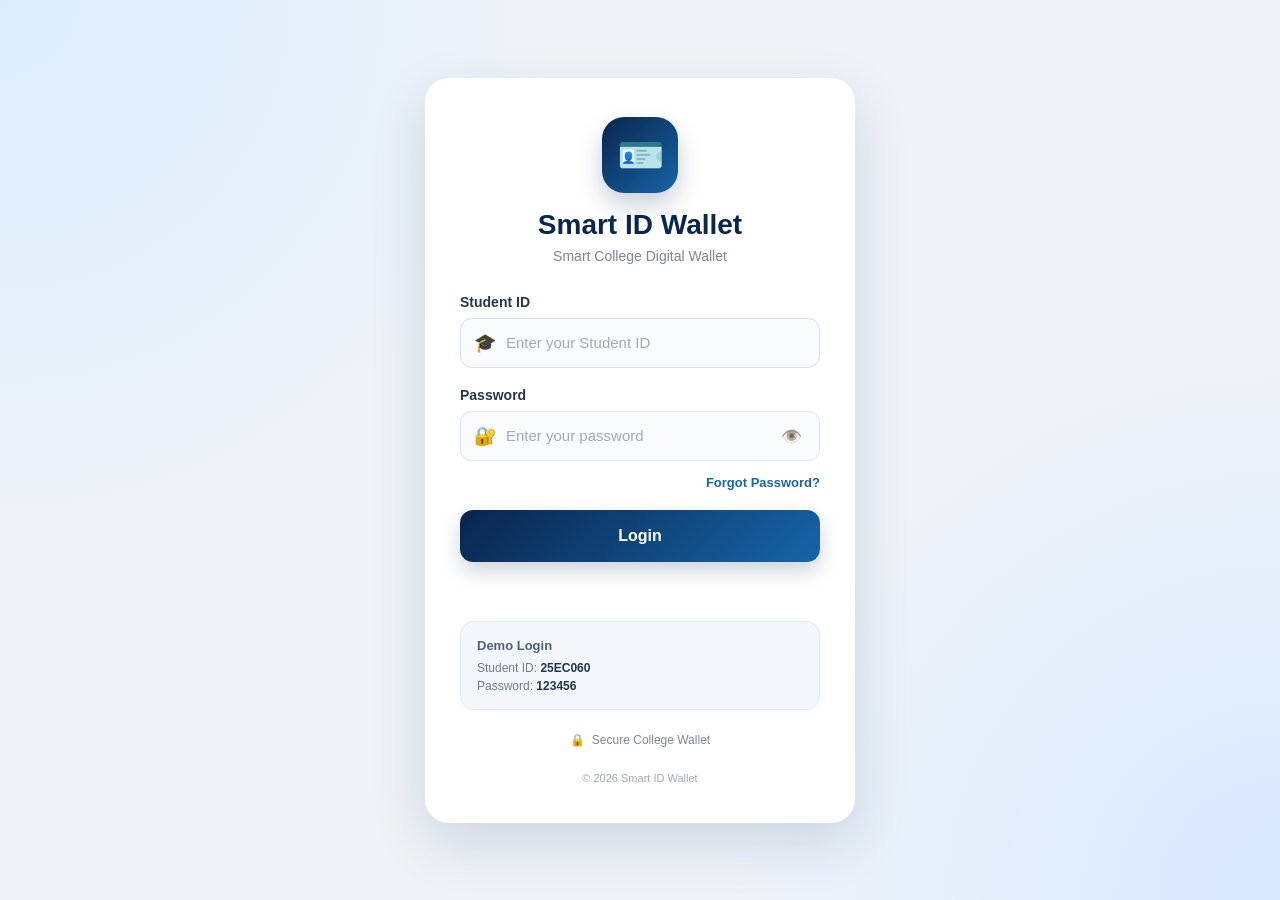
==== frontend/index.html @ e7938e9d "Initial commit - Smart ID Wallet" ====
<!DOCTYPE html>
<html lang="en">

<head>
    <meta charset="UTF-8">
    <meta name="viewport" content="width=device-width, initial-scale=1.0">

    <title>Smart ID Wallet - Login</title>

    <link rel="stylesheet" href="css/login.css">
</head>

<body>

    <div class="login-page">

        <div class="login-card">

            <!-- LOGO -->
            <div class="logo-section">

                <div class="logo">
                    🪪
                </div>

                <h1>Smart ID Wallet</h1>

                <p>
                    Smart College Digital Wallet
                </p>

            </div>


            <!-- LOGIN FORM -->
            <form class="login-form" onsubmit="event.preventDefault(); login();">

                <!-- STUDENT ID -->
                <div class="input-group">

                    <label for="studentId">
                        Student ID
                    </label>

                    <div class="input-wrapper">

                        <span class="input-icon">
                            🎓
                        </span>

                        <input
                            type="text"
                            id="studentId"
                            placeholder="Enter your Student ID"
                            autocomplete="username"
                            required
                        >

                    </div>

                </div>


                <!-- PASSWORD -->
                <div class="input-group">

                    <label for="password">
                        Password
                    </label>

                    <div class="input-wrapper">

                        <span class="input-icon">
                            🔐
                        </span>

                        <input
                            type="password"
                            id="password"
                            placeholder="Enter your password"
                            autocomplete="current-password"
                            required
                        >

                        <button
                            type="button"
                            class="password-toggle"
                            onclick="togglePassword()"
                            id="passwordToggle"
                        >
                            👁️
                        </button>

                    </div>

                </div>


                <!-- FORGOT PASSWORD -->
                <div class="form-options">

                    <a
                        href="#"
                        class="forgot-password"
                        onclick="forgotPassword(event)"
                    >
                        Forgot Password?
                    </a>

                </div>


                <!-- LOGIN BUTTON -->
                <button
                    type="submit"
                    class="login-button"
                    id="loginButton"
                >
                    Login
                </button>


                <!-- MESSAGE -->
                <div id="message"></div>

            </form>


            <!-- DEMO LOGIN -->
            <div class="demo-login">

                <div class="demo-login-title">
                    Demo Login
                </div>

                <p>
                    Student ID:
                    <strong>25EC060</strong>
                </p>

                <p>
                    Password:
                    <strong>123456</strong>
                </p>

            </div>


            <!-- SECURITY -->
            <div class="security-note">

                🔒
                <span>
                    Secure College Wallet
                </span>

            </div>


            <!-- FOOTER -->
            <div class="login-footer">

                © 2026 Smart ID Wallet

            </div>

        </div>

    </div>


    <!-- LOGIN JAVASCRIPT -->
    <script src="js/login.js"></script>

</body>

</html>
---- frontend/css/login.css ----
/* ==========================================
   SMART ID WALLET - LOGIN PAGE
   ========================================== */

* {
    margin: 0;
    padding: 0;
    box-sizing: border-box;
}

html,
body {
    width: 100%;
    min-height: 100%;
}

body {
    font-family: "Segoe UI", Arial, sans-serif;
    background: #eef3f8;
    color: #172033;
}

/* ==========================================
   MAIN LOGIN CONTAINER
   ========================================== */

.login-page {
    min-height: 100vh;
    display: flex;
    align-items: center;
    justify-content: center;
    padding: 25px;
    background:
        radial-gradient(circle at top left, #dcecff 0%, transparent 35%),
        radial-gradient(circle at bottom right, #d9e8ff 0%, transparent 35%),
        #eef3f8;
}

/* ==========================================
   LOGIN CARD
   ========================================== */

.login-card {
    width: 100%;
    max-width: 430px;
    background: #ffffff;
    border-radius: 24px;
    padding: 38px 34px;
    box-shadow: 0 20px 55px rgba(15, 42, 75, 0.14);
    border: 1px solid rgba(255, 255, 255, 0.8);
}

/* ==========================================
   LOGO
   ========================================== */

.logo-section {
    text-align: center;
    margin-bottom: 30px;
}

.logo {
    width: 76px;
    height: 76px;
    margin: 0 auto 16px;

    display: flex;
    align-items: center;
    justify-content: center;

    border-radius: 22px;

    background: linear-gradient(
        135deg,
        #09264d,
        #1764a8
    );

    color: white;
    font-size: 38px;

    box-shadow:
        0 12px 25px rgba(9, 38, 77, 0.22);
}

.logo-section h1 {
    font-size: 28px;
    font-weight: 750;
    color: #09264d;
    margin-bottom: 7px;
}

.logo-section p {
    font-size: 14px;
    color: #7b8798;
}

/* ==========================================
   FORM
   ========================================== */

.login-form {
    width: 100%;
}

/* ==========================================
   INPUT GROUP
   ========================================== */

.input-group {
    margin-bottom: 19px;
}

.input-group label {
    display: block;
    margin-bottom: 8px;

    font-size: 14px;
    font-weight: 650;

    color: #26364b;
}

.input-wrapper {
    position: relative;
}

.input-icon {
    position: absolute;

    left: 14px;
    top: 50%;

    transform: translateY(-50%);

    font-size: 18px;

    pointer-events: none;
}

.input-wrapper input {
    width: 100%;

    height: 50px;

    padding: 0 15px 0 45px;

    border: 1px solid #d8e0ea;
    border-radius: 12px;

    outline: none;

    background: #f9fbfd;

    color: #172033;

    font-size: 15px;

    transition:
        border-color 0.2s ease,
        box-shadow 0.2s ease,
        background 0.2s ease;
}

.input-wrapper input::placeholder {
    color: #a1aab8;
}

.input-wrapper input:focus {
    background: #ffffff;

    border-color: #1764a8;

    box-shadow:
        0 0 0 4px rgba(23, 100, 168, 0.10);
}

/* ==========================================
   PASSWORD TOGGLE
   ========================================== */

.password-toggle {
    position: absolute;

    right: 13px;
    top: 50%;

    transform: translateY(-50%);

    border: none;
    background: transparent;

    font-size: 17px;

    cursor: pointer;

    opacity: 0.65;

    padding: 5px;
}

.password-toggle:hover {
    opacity: 1;
}

/* ==========================================
   FORGOT PASSWORD
   ========================================== */

.form-options {
    display: flex;
    justify-content: flex-end;

    margin-top: -5px;
    margin-bottom: 20px;
}

.forgot-password {
    color: #1764a8;

    text-decoration: none;

    font-size: 13px;
    font-weight: 600;

    transition: 0.2s;
}

.forgot-password:hover {
    color: #09264d;
    text-decoration: underline;
}

/* ==========================================
   LOGIN BUTTON
   ========================================== */

.login-button {
    width: 100%;
    height: 52px;

    border: none;
    border-radius: 13px;

    background:
        linear-gradient(
            135deg,
            #09264d,
            #1764a8
        );

    color: #ffffff;

    font-size: 16px;
    font-weight: 700;

    cursor: pointer;

    box-shadow:
        0 9px 20px rgba(9, 38, 77, 0.20);

    transition:
        transform 0.2s ease,
        box-shadow 0.2s ease,
        opacity 0.2s ease;
}

.login-button:hover {
    transform: translateY(-2px);

    box-shadow:
        0 13px 25px rgba(9, 38, 77, 0.25);
}

.login-button:active {
    transform: translateY(0);
}

/* ==========================================
   MESSAGE
   ========================================== */

#message {
    min-height: 20px;

    margin-top: 14px;

    text-align: center;

    font-size: 13px;
    font-weight: 600;

    color: #d13b3b;
}

/* ==========================================
   DEMO LOGIN
   ========================================== */

.demo-login {
    margin-top: 25px;

    padding: 16px;

    border-radius: 14px;

    background: #f3f7fb;

    border: 1px solid #e1e8f0;
}

.demo-login-title {
    font-size: 13px;

    font-weight: 700;

    color: #506176;

    margin-bottom: 8px;
}

.demo-login p {
    font-size: 12px;

    color: #6f7d8f;

    margin-top: 4px;
}

.demo-login strong {
    color: #24364d;
}

/* ==========================================
   SECURITY MESSAGE
   ========================================== */

.security-note {
    display: flex;

    align-items: center;
    justify-content: center;

    gap: 7px;

    margin-top: 23px;

    color: #7b8798;

    font-size: 12px;
}

/* ==========================================
   FOOTER
   ========================================== */

.login-footer {
    text-align: center;

    margin-top: 25px;

    font-size: 11px;

    color: #a0a9b6;
}

/* ==========================================
   LOADING STATE
   ========================================== */

.login-button.loading {
    pointer-events: none;

    opacity: 0.75;
}

.login-button.loading::after {
    content: "  ...";
}

/* ==========================================
   ERROR INPUT
   ========================================== */

.input-error {
    border-color: #d64545 !important;

    box-shadow:
        0 0 0 3px rgba(214, 69, 69, 0.10) !important;
}

/* ==========================================
   SUCCESS INPUT
   ========================================== */

.input-success {
    border-color: #159447 !important;
}

/* ==========================================
   MOBILE RESPONSIVE
   ========================================== */

@media (max-width: 500px) {

    .login-page {
        padding: 16px;
    }

    .login-card {
        padding: 30px 22px;

        border-radius: 20px;
    }

    .logo {
        width: 68px;
        height: 68px;

        font-size: 32px;

        border-radius: 19px;
    }

    .logo-section h1 {
        font-size: 24px;
    }

    .logo-section {
        margin-bottom: 25px;
    }
}

/* ==========================================
   VERY SMALL SCREEN
   ========================================== */

@media (max-width: 350px) {

    .login-page {
        padding: 10px;
    }

    .login-card {
        padding: 25px 17px;
    }

    .logo-section h1 {
        font-size: 22px;
    }

    .input-wrapper input {
        height: 47px;
    }

    .login-button {
        height: 49px;
    }
}
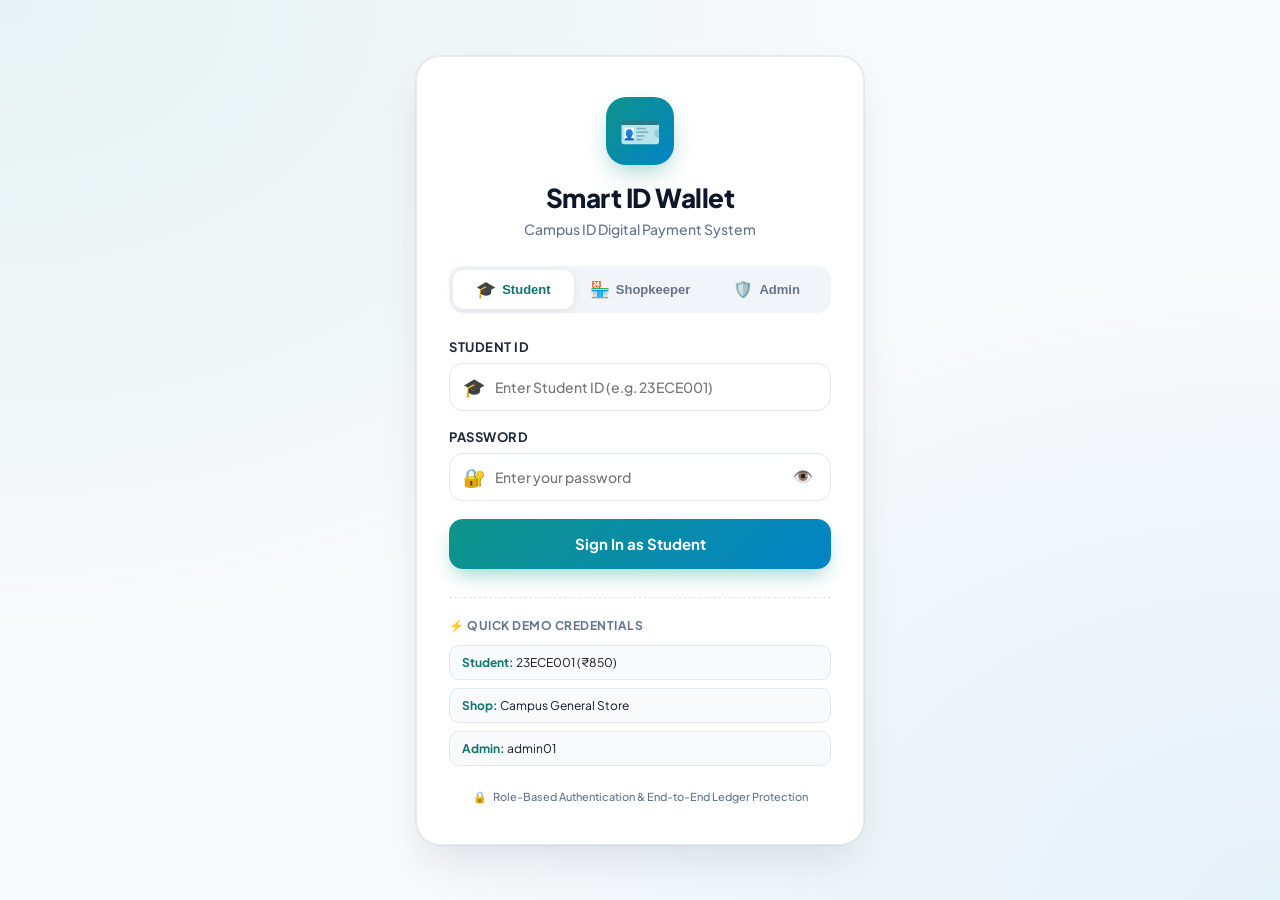
==== commit c4945036: "Complete frontend integration and role-based portals" ====
--- a/frontend/index.html
+++ b/frontend/index.html
@@ -4,10 +4,11 @@
 <head>
     <meta charset="UTF-8">
     <meta name="viewport" content="width=device-width, initial-scale=1.0">
-
-    <title>Smart ID Wallet - Login</title>
-
+    <title>Smart ID Wallet - Campus Digital Payment System</title>
     <link rel="stylesheet" href="css/login.css">
+    <link rel="preconnect" href="https://fonts.googleapis.com">
+    <link rel="preconnect" href="https://fonts.gstatic.com" crossorigin>
+    <link href="https://fonts.googleapis.com/css2?family=Plus+Jakarta+Sans:wght@400;500;600;700;800&display=swap" rel="stylesheet">
 </head>
 
 <body>
@@ -16,64 +17,54 @@
 
         <div class="login-card">
 
-            <!-- LOGO -->
+            <!-- BRANDING & LOGO -->
             <div class="logo-section">
-
                 <div class="logo">
-                    🪪
+                    <span>🪪</span>
                 </div>
-
                 <h1>Smart ID Wallet</h1>
-
-                <p>
-                    Smart College Digital Wallet
-                </p>
-
+                <p class="subtitle">Campus ID Digital Payment System</p>
             </div>
 
+            <!-- ROLE SELECTION TABS -->
+            <div class="role-tabs" role="tablist">
+                <button type="button" class="role-tab active" id="tab-student" onclick="switchRole('student')">
+                    <span class="tab-icon">🎓</span>
+                    <span>Student</span>
+                </button>
+                <button type="button" class="role-tab" id="tab-shopkeeper" onclick="switchRole('shopkeeper')">
+                    <span class="tab-icon">🏪</span>
+                    <span>Shopkeeper</span>
+                </button>
+                <button type="button" class="role-tab" id="tab-admin" onclick="switchRole('admin')">
+                    <span class="tab-icon">🛡️</span>
+                    <span>Admin</span>
+                </button>
+            </div>
 
             <!-- LOGIN FORM -->
-            <form class="login-form" onsubmit="event.preventDefault(); login();">
+            <form class="login-form" id="loginForm" onsubmit="event.preventDefault(); handleLogin();">
 
-                <!-- STUDENT ID -->
+                <!-- DYNAMIC ID/USERNAME FIELD -->
                 <div class="input-group">
-
-                    <label for="studentId">
-                        Student ID
-                    </label>
-
+                    <label for="loginId" id="idLabel">Student ID</label>
                     <div class="input-wrapper">
-
-                        <span class="input-icon">
-                            🎓
-                        </span>
-
+                        <span class="input-icon" id="idIcon">🎓</span>
                         <input
                             type="text"
-                            id="studentId"
-                            placeholder="Enter your Student ID"
+                            id="loginId"
+                            placeholder="Enter Student ID (e.g. 23ECE001)"
                             autocomplete="username"
                             required
                         >
-
                     </div>
-
                 </div>
 
-
-                <!-- PASSWORD -->
+                <!-- PASSWORD FIELD -->
                 <div class="input-group">
-
-                    <label for="password">
-                        Password
-                    </label>
-
+                    <label for="password">Password</label>
                     <div class="input-wrapper">
-
-                        <span class="input-icon">
-                            🔐
-                        </span>
-
+                        <span class="input-icon">🔐</span>
                         <input
                             type="password"
                             id="password"
@@ -81,34 +72,17 @@
                             autocomplete="current-password"
                             required
                         >
-
                         <button
                             type="button"
                             class="password-toggle"
-                            onclick="togglePassword()"
-                            id="passwordToggle"
+                            onclick="togglePasswordVisibility()"
+                            id="passwordToggleBtn"
+                            aria-label="Toggle password visibility"
                         >
                             👁️
                         </button>
-
                     </div>
-
                 </div>
-
-
-                <!-- FORGOT PASSWORD -->
-                <div class="form-options">
-
-                    <a
-                        href="#"
-                        class="forgot-password"
-                        onclick="forgotPassword(event)"
-                    >
-                        Forgot Password?
-                    </a>
-
-                </div>
-
 
                 <!-- LOGIN BUTTON -->
                 <button
@@ -116,60 +90,46 @@
                     class="login-button"
                     id="loginButton"
                 >
-                    Login
+                    <span id="btnText">Sign In to Wallet</span>
+                    <span class="btn-spinner" id="btnSpinner" style="display: none;">⏳</span>
                 </button>
 
-
-                <!-- MESSAGE -->
-                <div id="message"></div>
+                <!-- STATUS MESSAGE -->
+                <div id="loginMessage" class="login-message" style="display: none;"></div>
 
             </form>
 
-
-            <!-- DEMO LOGIN -->
-            <div class="demo-login">
-
-                <div class="demo-login-title">
-                    Demo Login
+            <!-- ONE-CLICK DEMO FILL CHIPS -->
+            <div class="demo-section">
+                <div class="demo-header">
+                    <span>⚡ Quick Demo Credentials</span>
                 </div>
-
-                <p>
-                    Student ID:
-                    <strong>25EC060</strong>
-                </p>
-
-                <p>
-                    Password:
-                    <strong>123456</strong>
-                </p>
-
+                <div class="demo-chips">
+                    <button type="button" class="demo-chip" onclick="fillDemo('student')">
+                        <strong>Student:</strong> 23ECE001 (₹850)
+                    </button>
+                    <button type="button" class="demo-chip" onclick="fillDemo('shopkeeper')">
+                        <strong>Shop:</strong> Campus General Store
+                    </button>
+                    <button type="button" class="demo-chip" onclick="fillDemo('admin')">
+                        <strong>Admin:</strong> admin01
+                    </button>
+                </div>
             </div>
 
-
-            <!-- SECURITY -->
-            <div class="security-note">
-
-                🔒
-                <span>
-                    Secure College Wallet
-                </span>
-
-            </div>
-
-
-            <!-- FOOTER -->
-            <div class="login-footer">
-
-                © 2026 Smart ID Wallet
-
+            <!-- FOOTER SECURITY BADGE -->
+            <div class="security-footer">
+                <span class="shield">🔒</span>
+                <span>Role-Based Authentication & End-to-End Ledger Protection</span>
             </div>
 
         </div>
 
     </div>
 
-
-    <!-- LOGIN JAVASCRIPT -->
+    <!-- SCRIPTS -->
+    <script src="js/config.js"></script>
+    <script src="js/auth.js"></script>
     <script src="js/login.js"></script>
 
 </body>
--- a/frontend/css/login.css
+++ b/frontend/css/login.css
@@ -1,6 +1,26 @@
-/* ==========================================
-   SMART ID WALLET - LOGIN PAGE
-   ========================================== */
+/* =====================================================
+   SMART ID WALLET - LOGIN & AUTHENTICATION STYLES
+   ===================================================== */
+
+:root {
+    --primary: #0f172a;
+    --primary-light: #1e293b;
+    --accent: #0d9488;
+    --accent-hover: #0f766e;
+    --accent-gradient: linear-gradient(135deg, #0d9488 0%, #0284c7 100%);
+    --bg-page: #f8fafc;
+    --card-bg: #ffffff;
+    --text-main: #0f172a;
+    --text-muted: #64748b;
+    --border-color: #e2e8f0;
+    --error-bg: #fef2f2;
+    --error-text: #dc2626;
+    --success-bg: #ecfdf5;
+    --success-text: #059669;
+    --radius-lg: 24px;
+    --radius-md: 14px;
+    --shadow-card: 0 20px 45px -10px rgba(15, 23, 42, 0.12), 0 0 0 1px rgba(15, 23, 42, 0.05);
+}
 
 * {
     margin: 0;
@@ -8,452 +28,298 @@
     box-sizing: border-box;
 }
 
-html,
 body {
+    font-family: 'Plus Jakarta Sans', -apple-system, BlinkMacSystemFont, "Segoe UI", Roboto, sans-serif;
+    background-color: var(--bg-page);
+    color: var(--text-main);
+    min-height: 100vh;
+    display: flex;
+    align-items: center;
+    justify-content: center;
+    background-image: 
+        radial-gradient(at 0% 0%, rgba(13, 148, 136, 0.08) 0px, transparent 50%),
+        radial-gradient(at 100% 100%, rgba(2, 132, 199, 0.08) 0px, transparent 50%);
+}
+
+.login-page {
     width: 100%;
-    min-height: 100%;
-}
-
-body {
-    font-family: "Segoe UI", Arial, sans-serif;
-    background: #eef3f8;
-    color: #172033;
-}
-
-/* ==========================================
-   MAIN LOGIN CONTAINER
-   ========================================== */
-
-.login-page {
-    min-height: 100vh;
-    display: flex;
-    align-items: center;
-    justify-content: center;
-    padding: 25px;
-    background:
-        radial-gradient(circle at top left, #dcecff 0%, transparent 35%),
-        radial-gradient(circle at bottom right, #d9e8ff 0%, transparent 35%),
-        #eef3f8;
-}
-
-/* ==========================================
-   LOGIN CARD
-   ========================================== */
+    max-width: 480px;
+    padding: 24px 16px;
+}
 
 .login-card {
-    width: 100%;
-    max-width: 430px;
-    background: #ffffff;
-    border-radius: 24px;
-    padding: 38px 34px;
-    box-shadow: 0 20px 55px rgba(15, 42, 75, 0.14);
-    border: 1px solid rgba(255, 255, 255, 0.8);
-}
-
-/* ==========================================
-   LOGO
-   ========================================== */
-
+    background: var(--card-bg);
+    border-radius: var(--radius-lg);
+    padding: 40px 32px;
+    box-shadow: var(--shadow-card);
+    position: relative;
+    border: 1px solid rgba(226, 232, 240, 0.8);
+}
+
+/* LOGO SECTION */
 .logo-section {
     text-align: center;
-    margin-bottom: 30px;
+    margin-bottom: 28px;
 }
 
 .logo {
-    width: 76px;
-    height: 76px;
+    width: 68px;
+    height: 68px;
     margin: 0 auto 16px;
-
-    display: flex;
-    align-items: center;
-    justify-content: center;
-
-    border-radius: 22px;
-
-    background: linear-gradient(
-        135deg,
-        #09264d,
-        #1764a8
-    );
-
-    color: white;
-    font-size: 38px;
-
-    box-shadow:
-        0 12px 25px rgba(9, 38, 77, 0.22);
+    background: var(--accent-gradient);
+    border-radius: 20px;
+    display: flex;
+    align-items: center;
+    justify-content: center;
+    font-size: 34px;
+    box-shadow: 0 10px 25px -5px rgba(13, 148, 136, 0.4);
 }
 
 .logo-section h1 {
-    font-size: 28px;
-    font-weight: 750;
-    color: #09264d;
-    margin-bottom: 7px;
-}
-
-.logo-section p {
+    font-size: 26px;
+    font-weight: 800;
+    color: var(--primary);
+    letter-spacing: -0.5px;
+    margin-bottom: 6px;
+}
+
+.logo-section .subtitle {
     font-size: 14px;
-    color: #7b8798;
-}
-
-/* ==========================================
-   FORM
-   ========================================== */
-
-.login-form {
-    width: 100%;
-}
-
-/* ==========================================
-   INPUT GROUP
-   ========================================== */
-
+    color: var(--text-muted);
+    font-weight: 500;
+}
+
+/* ROLE SWITCHER TABS */
+.role-tabs {
+    display: flex;
+    background: #f1f5f9;
+    padding: 4px;
+    border-radius: 14px;
+    margin-bottom: 26px;
+    gap: 4px;
+}
+
+.role-tab {
+    flex: 1;
+    display: flex;
+    align-items: center;
+    justify-content: center;
+    gap: 6px;
+    padding: 10px 12px;
+    border: none;
+    background: transparent;
+    border-radius: 10px;
+    font-size: 13px;
+    font-weight: 600;
+    color: var(--text-muted);
+    cursor: pointer;
+    transition: all 0.2s cubic-bezier(0.4, 0, 0.2, 1);
+}
+
+.role-tab:hover {
+    color: var(--text-main);
+}
+
+.role-tab.active {
+    background: #ffffff;
+    color: var(--accent-hover);
+    box-shadow: 0 2px 8px rgba(0, 0, 0, 0.08);
+}
+
+.tab-icon {
+    font-size: 16px;
+}
+
+/* FORM STYLES */
 .input-group {
-    margin-bottom: 19px;
+    margin-bottom: 18px;
 }
 
 .input-group label {
     display: block;
+    font-size: 13px;
+    font-weight: 700;
+    color: var(--primary-light);
     margin-bottom: 8px;
-
-    font-size: 14px;
-    font-weight: 650;
-
-    color: #26364b;
+    text-transform: uppercase;
+    letter-spacing: 0.5px;
 }
 
 .input-wrapper {
     position: relative;
+    display: flex;
+    align-items: center;
 }
 
 .input-icon {
     position: absolute;
-
     left: 14px;
-    top: 50%;
-
-    transform: translateY(-50%);
-
     font-size: 18px;
-
     pointer-events: none;
+    color: var(--text-muted);
 }
 
 .input-wrapper input {
     width: 100%;
-
-    height: 50px;
-
-    padding: 0 15px 0 45px;
-
-    border: 1px solid #d8e0ea;
-    border-radius: 12px;
-
+    height: 48px;
+    padding: 0 45px 0 45px;
+    border: 1.5px solid var(--border-color);
+    border-radius: var(--radius-md);
+    font-size: 14px;
+    font-family: inherit;
+    font-weight: 500;
+    color: var(--text-main);
+    background: #ffffff;
+    transition: all 0.2s ease;
+}
+
+.input-wrapper input:focus {
     outline: none;
-
-    background: #f9fbfd;
-
-    color: #172033;
-
-    font-size: 15px;
-
-    transition:
-        border-color 0.2s ease,
-        box-shadow 0.2s ease,
-        background 0.2s ease;
-}
-
-.input-wrapper input::placeholder {
-    color: #a1aab8;
-}
-
-.input-wrapper input:focus {
-    background: #ffffff;
-
-    border-color: #1764a8;
-
-    box-shadow:
-        0 0 0 4px rgba(23, 100, 168, 0.10);
-}
-
-/* ==========================================
-   PASSWORD TOGGLE
-   ========================================== */
+    border-color: var(--accent);
+    box-shadow: 0 0 0 3px rgba(13, 148, 136, 0.15);
+}
 
 .password-toggle {
     position: absolute;
-
-    right: 13px;
-    top: 50%;
-
-    transform: translateY(-50%);
-
+    right: 12px;
+    background: transparent;
     border: none;
-    background: transparent;
-
-    font-size: 17px;
-
+    font-size: 16px;
     cursor: pointer;
-
-    opacity: 0.65;
-
-    padding: 5px;
+    padding: 6px;
+    border-radius: 6px;
+    color: var(--text-muted);
+    transition: opacity 0.2s;
 }
 
 .password-toggle:hover {
-    opacity: 1;
-}
-
-/* ==========================================
-   FORGOT PASSWORD
-   ========================================== */
-
-.form-options {
-    display: flex;
-    justify-content: flex-end;
-
-    margin-top: -5px;
-    margin-bottom: 20px;
-}
-
-.forgot-password {
-    color: #1764a8;
-
-    text-decoration: none;
-
+    opacity: 0.7;
+}
+
+/* LOGIN BUTTON */
+.login-button {
+    width: 100%;
+    height: 50px;
+    margin-top: 10px;
+    background: var(--accent-gradient);
+    color: #ffffff;
+    border: none;
+    border-radius: var(--radius-md);
+    font-size: 15px;
+    font-weight: 700;
+    font-family: inherit;
+    cursor: pointer;
+    box-shadow: 0 10px 20px -5px rgba(13, 148, 136, 0.4);
+    transition: transform 0.15s ease, box-shadow 0.15s ease;
+    display: flex;
+    align-items: center;
+    justify-content: center;
+    gap: 8px;
+}
+
+.login-button:hover {
+    transform: translateY(-1px);
+    box-shadow: 0 14px 24px -5px rgba(13, 148, 136, 0.45);
+}
+
+.login-button:active {
+    transform: translateY(0);
+}
+
+.login-button:disabled {
+    opacity: 0.7;
+    cursor: not-allowed;
+}
+
+/* ERROR / STATUS MESSAGE */
+.login-message {
+    margin-top: 14px;
+    padding: 10px 14px;
+    border-radius: 10px;
     font-size: 13px;
     font-weight: 600;
-
-    transition: 0.2s;
-}
-
-.forgot-password:hover {
-    color: #09264d;
-    text-decoration: underline;
-}
-
-/* ==========================================
-   LOGIN BUTTON
-   ========================================== */
-
-.login-button {
+    text-align: center;
+}
+
+.login-message.error {
+    background: var(--error-bg);
+    color: var(--error-text);
+    border: 1px solid rgba(220, 38, 38, 0.2);
+}
+
+.login-message.success {
+    background: var(--success-bg);
+    color: var(--success-text);
+    border: 1px solid rgba(5, 150, 105, 0.2);
+}
+
+/* DEMO CHIPS SECTION */
+.demo-section {
+    margin-top: 28px;
+    padding-top: 20px;
+    border-top: 1px dashed var(--border-color);
+}
+
+.demo-header {
+    display: flex;
+    align-items: center;
+    justify-content: space-between;
+    margin-bottom: 12px;
+}
+
+.demo-header span {
+    font-size: 12px;
+    font-weight: 700;
+    color: var(--text-muted);
+    text-transform: uppercase;
+    letter-spacing: 0.5px;
+}
+
+.demo-chips {
+    display: flex;
+    flex-direction: column;
+    gap: 8px;
+}
+
+.demo-chip {
     width: 100%;
-    height: 52px;
-
-    border: none;
-    border-radius: 13px;
-
-    background:
-        linear-gradient(
-            135deg,
-            #09264d,
-            #1764a8
-        );
-
-    color: #ffffff;
-
-    font-size: 16px;
-    font-weight: 700;
-
+    text-align: left;
+    padding: 9px 12px;
+    background: #f8fafc;
+    border: 1px solid var(--border-color);
+    border-radius: 10px;
+    font-size: 12px;
+    color: var(--text-main);
     cursor: pointer;
-
-    box-shadow:
-        0 9px 20px rgba(9, 38, 77, 0.20);
-
-    transition:
-        transform 0.2s ease,
-        box-shadow 0.2s ease,
-        opacity 0.2s ease;
-}
-
-.login-button:hover {
-    transform: translateY(-2px);
-
-    box-shadow:
-        0 13px 25px rgba(9, 38, 77, 0.25);
-}
-
-.login-button:active {
-    transform: translateY(0);
-}
-
-/* ==========================================
-   MESSAGE
-   ========================================== */
-
-#message {
-    min-height: 20px;
-
-    margin-top: 14px;
-
-    text-align: center;
-
-    font-size: 13px;
-    font-weight: 600;
-
-    color: #d13b3b;
-}
-
-/* ==========================================
-   DEMO LOGIN
-   ========================================== */
-
-.demo-login {
-    margin-top: 25px;
-
-    padding: 16px;
-
-    border-radius: 14px;
-
-    background: #f3f7fb;
-
-    border: 1px solid #e1e8f0;
-}
-
-.demo-login-title {
-    font-size: 13px;
-
-    font-weight: 700;
-
-    color: #506176;
-
-    margin-bottom: 8px;
-}
-
-.demo-login p {
-    font-size: 12px;
-
-    color: #6f7d8f;
-
-    margin-top: 4px;
-}
-
-.demo-login strong {
-    color: #24364d;
-}
-
-/* ==========================================
-   SECURITY MESSAGE
-   ========================================== */
-
-.security-note {
-    display: flex;
-
-    align-items: center;
-    justify-content: center;
-
-    gap: 7px;
-
-    margin-top: 23px;
-
-    color: #7b8798;
-
-    font-size: 12px;
-}
-
-/* ==========================================
-   FOOTER
-   ========================================== */
-
-.login-footer {
-    text-align: center;
-
-    margin-top: 25px;
-
+    font-family: inherit;
+    transition: all 0.15s ease;
+}
+
+.demo-chip:hover {
+    background: #f1f5f9;
+    border-color: #cbd5e1;
+    transform: translateX(2px);
+}
+
+.demo-chip strong {
+    color: var(--accent-hover);
+}
+
+/* SECURITY FOOTER */
+.security-footer {
+    display: flex;
+    align-items: center;
+    justify-content: center;
+    gap: 6px;
+    margin-top: 24px;
     font-size: 11px;
-
-    color: #a0a9b6;
-}
-
-/* ==========================================
-   LOADING STATE
-   ========================================== */
-
-.login-button.loading {
-    pointer-events: none;
-
-    opacity: 0.75;
-}
-
-.login-button.loading::after {
-    content: "  ...";
-}
-
-/* ==========================================
-   ERROR INPUT
-   ========================================== */
-
-.input-error {
-    border-color: #d64545 !important;
-
-    box-shadow:
-        0 0 0 3px rgba(214, 69, 69, 0.10) !important;
-}
-
-/* ==========================================
-   SUCCESS INPUT
-   ========================================== */
-
-.input-success {
-    border-color: #159447 !important;
-}
-
-/* ==========================================
-   MOBILE RESPONSIVE
-   ========================================== */
-
-@media (max-width: 500px) {
-
-    .login-page {
-        padding: 16px;
-    }
-
+    color: var(--text-muted);
+    font-weight: 500;
+}
+
+@media (max-width: 480px) {
     .login-card {
-        padding: 30px 22px;
-
+        padding: 30px 20px;
         border-radius: 20px;
     }
-
-    .logo {
-        width: 68px;
-        height: 68px;
-
-        font-size: 32px;
-
-        border-radius: 19px;
-    }
-
-    .logo-section h1 {
-        font-size: 24px;
-    }
-
-    .logo-section {
-        margin-bottom: 25px;
-    }
-}
-
-/* ==========================================
-   VERY SMALL SCREEN
-   ========================================== */
-
-@media (max-width: 350px) {
-
-    .login-page {
-        padding: 10px;
-    }
-
-    .login-card {
-        padding: 25px 17px;
-    }
-
-    .logo-section h1 {
-        font-size: 22px;
-    }
-
-    .input-wrapper input {
-        height: 47px;
-    }
-
-    .login-button {
-        height: 49px;
-    }
 }
